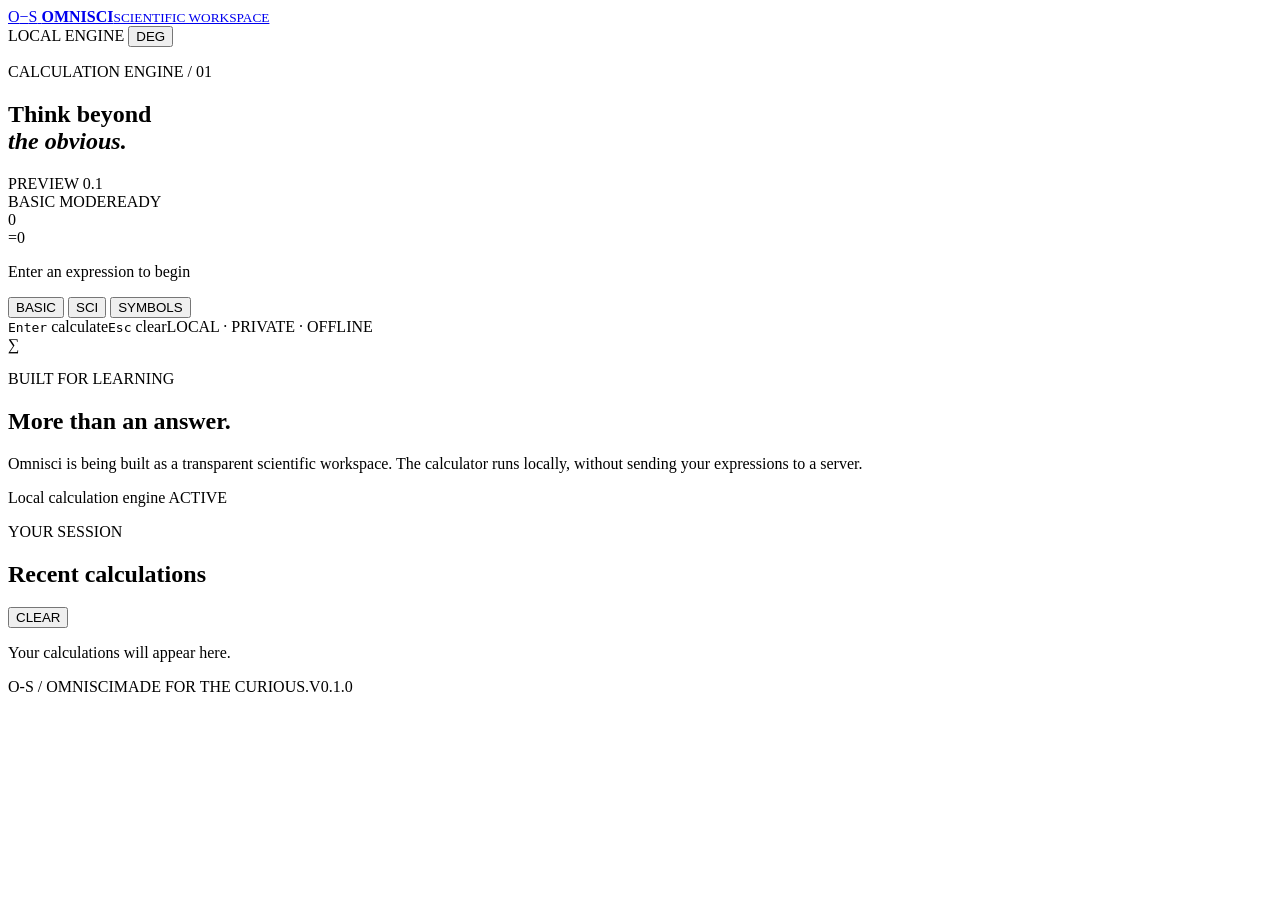
==== index.html @ fc5002f6 "feat: establish Omnisci calculator app shell" ====
<!doctype html>
<html lang="en">
<head>
  <meta charset="utf-8">
  <meta name="viewport" content="width=device-width, initial-scale=1, viewport-fit=cover">
  <meta name="theme-color" content="#07090b">
  <meta name="description" content="O-S Omnisci — an offline-first scientific calculator, built for curious minds.">
  <link rel="manifest" href="./manifest.webmanifest">
  <link rel="icon" href="./assets/icon.svg" type="image/svg+xml">
  <link rel="stylesheet" href="./styles.css">
  <title>O-S — Omnisci</title>
</head>
<body>
  <main class="app-shell">
    <header class="topbar">
      <a class="brand" href="./" aria-label="Omnisci home">
        <span class="brand-mark" aria-hidden="true">O<span>−</span>S</span>
        <span class="brand-copy"><strong>OMNISCI</strong><small>SCIENTIFIC WORKSPACE</small></span>
      </a>
      <div class="topbar-actions">
        <span class="offline-indicator"><i></i><span id="connection-label">LOCAL ENGINE</span></span>
        <button class="icon-button" id="angle-toggle" aria-label="Toggle angle unit" title="Toggle degrees/radians">DEG</button>
      </div>
    </header>

    <section class="workspace" aria-label="Scientific calculator">
      <div class="workspace-heading">
        <div><p class="eyebrow">CALCULATION ENGINE <span> / 01</span></p><h1>Think beyond<br><em>the obvious.</em></h1></div>
        <span class="version-tag">PREVIEW 0.1</span>
      </div>

      <section class="calculator panel" aria-label="Calculator">
        <div class="display">
          <div class="display-meta"><span id="mode-label">BASIC MODE</span><span id="history-count">READY</span></div>
          <div class="expression" id="expression" aria-label="Expression" role="textbox" aria-readonly="true">0</div>
          <div class="result-row"><span class="result-equals">=</span><output id="result" aria-live="polite">0</output></div>
          <p class="display-hint" id="display-hint">Enter an expression to begin</p>
        </div>
        <div class="mode-tabs" role="tablist" aria-label="Keypad mode">
          <button class="mode-tab active" data-mode="basic" role="tab" aria-selected="true">BASIC</button>
          <button class="mode-tab" data-mode="sci" role="tab" aria-selected="false">SCI</button>
          <button class="mode-tab" data-mode="symbols" role="tab" aria-selected="false">SYMBOLS</button>
        </div>
        <div id="keypad" class="keypad" aria-label="Calculator keys"></div>
        <div class="calculator-footer"><span><kbd>Enter</kbd> calculate</span><span><kbd>Esc</kbd> clear</span><span>LOCAL · PRIVATE · OFFLINE</span></div>
      </section>

      <section class="lower-grid">
        <article class="panel feature-card">
          <div class="feature-icon">∑</div><p class="eyebrow">BUILT FOR LEARNING</p><h2>More than an answer.</h2>
          <p>Omnisci is being built as a transparent scientific workspace. The calculator runs locally, without sending your expressions to a server.</p>
          <div class="feature-status"><span class="status-dot"></span> Local calculation engine <span class="status-label">ACTIVE</span></div>
        </article>
        <article class="panel history-card">
          <div class="history-heading"><div><p class="eyebrow">YOUR SESSION</p><h2>Recent calculations</h2></div><button id="clear-history" class="text-button">CLEAR</button></div>
          <div id="history-list" class="history-list"><p class="empty-history">Your calculations will appear here.</p></div>
        </article>
      </section>
      <footer class="page-footer"><span>O-S / OMNISCI</span><span>MADE FOR THE CURIOUS.</span><span>V0.1.0</span></footer>
    </section>
  </main>
  <div id="toast" class="toast" role="status" aria-live="polite"></div>
  <script src="./app.js" defer></script>
</body>
</html>
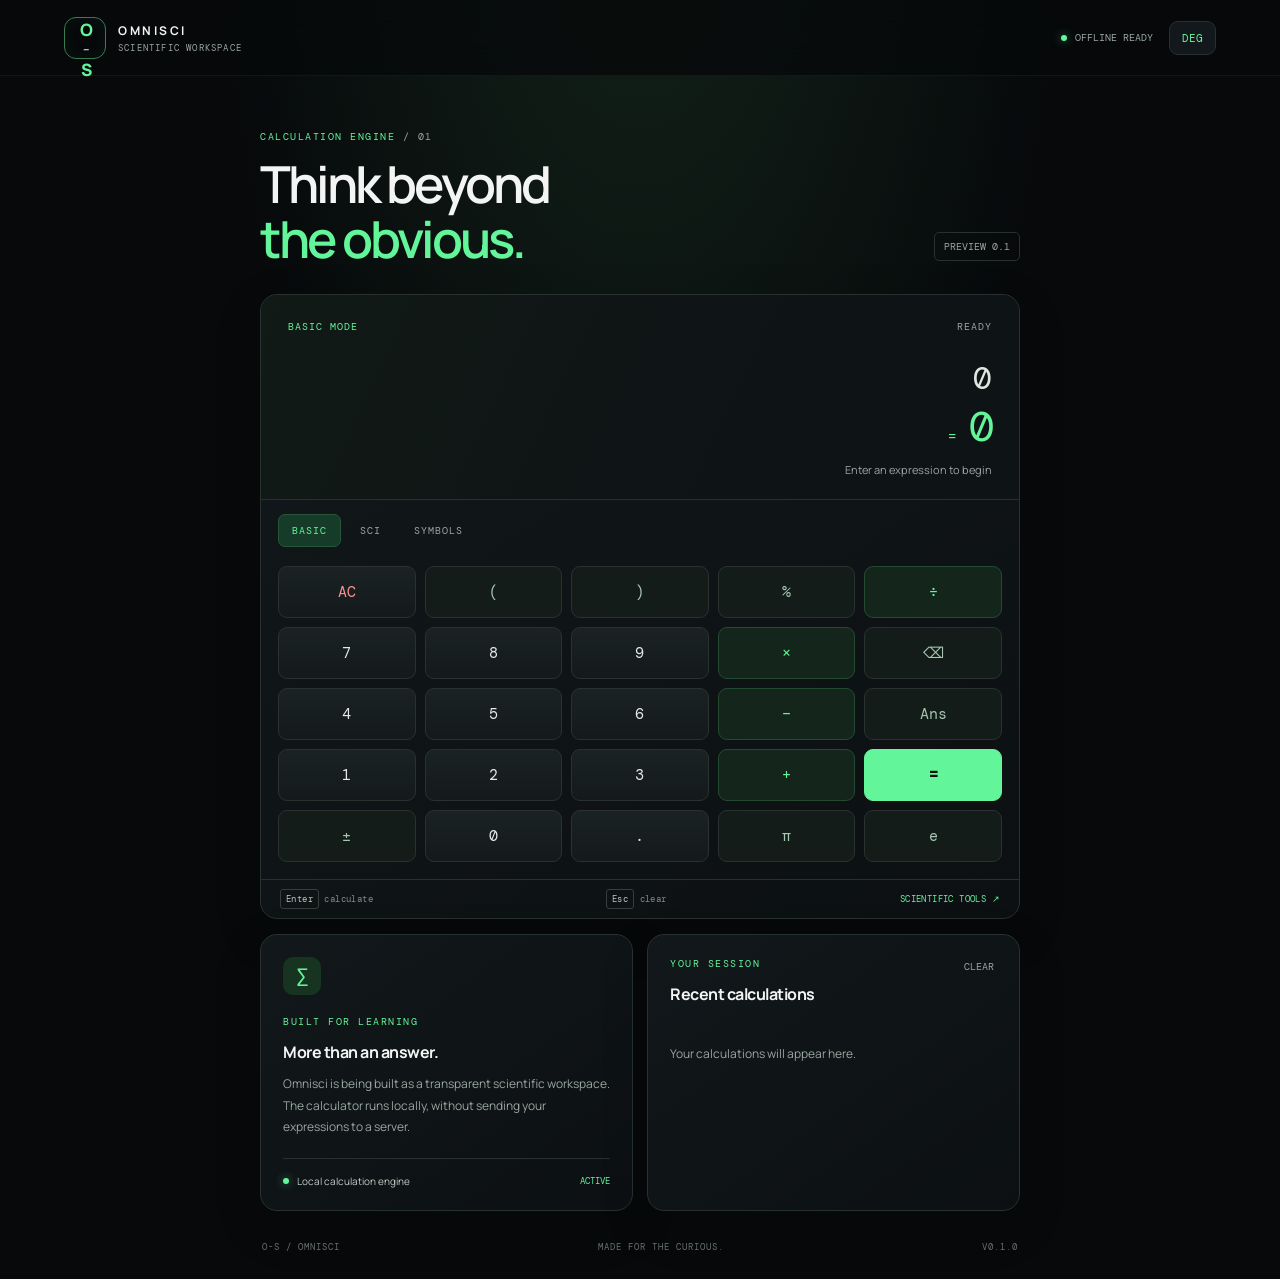
==== commit 35ec6913: "feat: link scientific toolkit from calculator" ====
--- a/index.html
+++ b/index.html
@@ -42,7 +42,7 @@
           <button class="mode-tab" data-mode="symbols" role="tab" aria-selected="false">SYMBOLS</button>
         </div>
         <div id="keypad" class="keypad" aria-label="Calculator keys"></div>
-        <div class="calculator-footer"><span><kbd>Enter</kbd> calculate</span><span><kbd>Esc</kbd> clear</span><span>LOCAL · PRIVATE · OFFLINE</span></div>
+        <div class="calculator-footer"><span><kbd>Enter</kbd> calculate</span><span><kbd>Esc</kbd> clear</span><a href="./tools.html" style="color:var(--green);text-decoration:none;font:9px var(--mono)">SCIENTIFIC TOOLS ↗</a></div>
       </section>
 
       <section class="lower-grid">
--- a/styles.css
+++ b/styles.css
@@ -0,0 +1,5 @@
+@import url('https://fonts.googleapis.com/css2?family=DM+Mono:wght@400;500&family=Manrope:wght@400;500;600;700;800&display=swap');
+:root{color-scheme:dark;--bg:#07090b;--bg2:#0d1114;--surface:#12181b;--surface2:#171f22;--line:#27312e;--green:#63f59a;--green-dim:#163c29;--text:#f2f5f3;--muted:#9aa7a0;--red:#ff7777;--amber:#f4c779;--mono:"DM Mono",ui-monospace,monospace;--sans:"Manrope",system-ui,sans-serif}
+*{box-sizing:border-box}html{min-height:100%;background:var(--bg)}body{margin:0;background:radial-gradient(ellipse at 50% -20%,#14251b 0,transparent 48%),var(--bg);color:var(--text);font-family:var(--sans);min-height:100vh}button{font:inherit;color:inherit;cursor:pointer}button:focus-visible,a:focus-visible{outline:2px solid var(--green);outline-offset:3px}.app-shell{min-height:100vh}.topbar{height:76px;padding:0 clamp(18px,5vw,76px);display:flex;align-items:center;justify-content:space-between;border-bottom:1px solid #ffffff0c;background:#07090bc9;backdrop-filter:blur(16px)}.brand{display:flex;align-items:center;gap:12px;color:inherit;text-decoration:none}.brand-mark{width:42px;height:42px;border:1px solid #3b7b53;border-radius:12px;display:grid;place-items:center;color:var(--green);font-weight:800;font-size:17px;letter-spacing:-2px;box-shadow:inset 0 0 18px #63f59a0c}.brand-mark span{font-size:12px;color:#b7c6bd}.brand-copy{display:flex;flex-direction:column;gap:3px}.brand-copy strong{font-size:12px;letter-spacing:2.5px}.brand-copy small{font:9px var(--mono);letter-spacing:1.2px;color:var(--muted)}.topbar-actions{display:flex;align-items:center;gap:16px}.offline-indicator{font:10px var(--mono);color:var(--muted);display:flex;align-items:center;gap:8px}.offline-indicator i,.status-dot{width:6px;height:6px;border-radius:50%;background:var(--green);box-shadow:0 0 10px #63f59a88;display:inline-block}.icon-button{border:1px solid var(--line);background:var(--surface);border-radius:9px;padding:9px 12px;font:11px var(--mono);color:var(--green)}.workspace{max-width:1040px;margin:auto;padding:54px 24px 26px}.workspace-heading{display:flex;align-items:flex-end;justify-content:space-between;margin-bottom:28px}.eyebrow{font:10px var(--mono);letter-spacing:1.5px;color:var(--green);margin:0 0 13px}.eyebrow span{color:var(--muted)}h1{font-size:clamp(32px,5vw,51px);line-height:1.08;letter-spacing:-2.8px;margin:0;font-weight:600}h1 em{font-style:normal;color:var(--green)}.version-tag{font:10px var(--mono);color:var(--muted);border:1px solid var(--line);border-radius:5px;padding:7px 9px;margin-bottom:5px}.panel{border:1px solid var(--line);background:linear-gradient(145deg,#12181bfa,#0c1012fa);border-radius:17px;overflow:hidden;box-shadow:0 16px 50px #0002}.display{padding:25px 27px 22px;min-height:185px;background:linear-gradient(115deg,#111a15,#0e1315 65%);border-bottom:1px solid var(--line)}.display-meta{display:flex;justify-content:space-between;color:var(--muted);font:10px var(--mono);letter-spacing:1px}.display-meta span:first-child{color:var(--green)}.expression{font:clamp(21px,4vw,31px) var(--mono);text-align:right;min-height:47px;padding-top:25px;overflow-wrap:anywhere;color:#dce7df}.result-row{display:flex;align-items:baseline;justify-content:flex-end;gap:13px;min-height:45px}.result-equals{font:14px var(--mono);color:var(--green)}#result{font:clamp(30px,5vw,42px) var(--mono);letter-spacing:-1.5px;color:var(--green);overflow-wrap:anywhere;text-align:right}.display-hint{text-align:right;color:var(--muted);font-size:11px;margin:8px 0 0}.display-hint.error{color:var(--red)}.mode-tabs{display:flex;gap:5px;padding:14px 17px 9px}.mode-tab{background:transparent;border:1px solid transparent;border-radius:7px;padding:9px 13px;font:10px var(--mono);letter-spacing:1px;color:var(--muted)}.mode-tab.active{background:var(--green-dim);border-color:#28563a;color:var(--green)}.keypad{padding:10px 17px 17px;display:grid;grid-template-columns:repeat(5,minmax(0,1fr));gap:9px}.key{min-height:52px;border:1px solid #29322f;border-radius:9px;background:linear-gradient(180deg,#1a2223,#141a1c);font:15px var(--mono);transition:transform .12s,border-color .12s,background .12s;color:#e4ebe6;user-select:none;-webkit-tap-highlight-color:transparent}.key:hover{border-color:#53765f;background:#1c2921}.key:active{transform:scale(.96)}.key.function{color:#a8c7b2;background:#131c18}.key.operator{color:var(--green);background:#14251b;border-color:#244b32}.key.danger{color:#ff9292}.key.equals{background:var(--green);border-color:var(--green);color:#06140a;font-weight:800}.key.wide{grid-column:span 2}.calculator-footer{display:flex;align-items:center;justify-content:space-between;gap:8px;border-top:1px solid var(--line);padding:13px 19px;color:#7e8c84;font:9px var(--mono);letter-spacing:.4px}.calculator-footer kbd{font:9px var(--mono);border:1px solid #34403a;border-radius:3px;padding:3px 5px;color:#bac8bf}.lower-grid{display:grid;grid-template-columns:1fr 1fr;gap:14px;margin-top:15px}.feature-card,.history-card{padding:22px}.feature-icon{display:grid;place-items:center;width:38px;height:38px;border-radius:10px;background:#173421;color:var(--green);font:22px var(--mono);margin-bottom:20px}.feature-card h2,.history-card h2{font-size:16px;letter-spacing:-.5px;margin:0 0 10px}.feature-card>p:not(.eyebrow){font-size:12px;line-height:1.8;color:var(--muted);max-width:360px;margin:0}.feature-status{display:flex;align-items:center;gap:8px;border-top:1px solid var(--line);padding-top:15px;margin-top:20px;font-size:10px;color:#c1cdc5}.status-label{margin-left:auto;font:9px var(--mono);color:var(--green)}.history-heading{display:flex;align-items:flex-start;justify-content:space-between}.text-button{border:0;background:transparent;color:var(--muted);font:10px var(--mono);padding:3px}.text-button:hover{color:var(--green)}.history-list{display:flex;flex-direction:column;gap:0}.empty-history{font-size:12px;color:var(--muted);padding:18px 0 7px}.history-item{display:flex;align-items:center;justify-content:space-between;gap:12px;padding:13px 0;border-top:1px solid var(--line);text-align:left;background:transparent;border-left:0;border-right:0;border-bottom:0}.history-expression{font:11px var(--mono);color:var(--muted);overflow:hidden;text-overflow:ellipsis;white-space:nowrap}.history-result{font:12px var(--mono);color:var(--green);white-space:nowrap}.page-footer{display:flex;justify-content:space-between;padding:30px 2px 0;color:#67736c;font:9px var(--mono);letter-spacing:1px}.toast{position:fixed;bottom:25px;left:50%;transform:translate(-50%,20px);background:#18251d;border:1px solid #31563d;border-radius:9px;padding:12px 16px;color:var(--green);font:12px var(--mono);opacity:0;pointer-events:none;transition:.2s;z-index:5;max-width:90vw}.toast.show{opacity:1;transform:translate(-50%,0)}
+@media(min-width:760px){.calculator{max-width:760px;margin:0 auto}.workspace-heading{max-width:760px;margin-left:auto;margin-right:auto}.lower-grid,.page-footer{max-width:760px;margin-left:auto;margin-right:auto}.page-footer{margin-top:0}}@media(max-width:560px){.topbar{height:66px;padding:0 16px}.brand-mark{width:37px;height:37px}.brand-copy strong{font-size:11px}.brand-copy small{font-size:8px}.offline-indicator{font-size:0}.offline-indicator i{width:7px;height:7px}.topbar-actions{gap:10px}.workspace{padding:35px 13px 22px}.workspace-heading{margin:0 4px 22px}h1{letter-spacing:-1.8px}.version-tag{font-size:8px}.display{padding:21px 17px;min-height:170px}.keypad{padding:9px 10px 13px;gap:6px}.key{min-height:48px;font-size:14px;border-radius:8px}.mode-tabs{padding-left:10px}.mode-tab{padding:8px 10px;font-size:9px}.calculator-footer{padding:12px 11px;font-size:8px}.calculator-footer span:last-child{display:none}.lower-grid{grid-template-columns:1fr;gap:10px;margin-top:11px}.feature-card,.history-card{padding:19px}.feature-icon{margin-bottom:14px}.page-footer{font-size:8px;letter-spacing:.4px}.expression{font-size:22px;padding-top:20px}#result{font-size:31px}}
+@media(prefers-reduced-motion:reduce){*,*::before,*::after{transition:none!important;scroll-behavior:auto!important}}
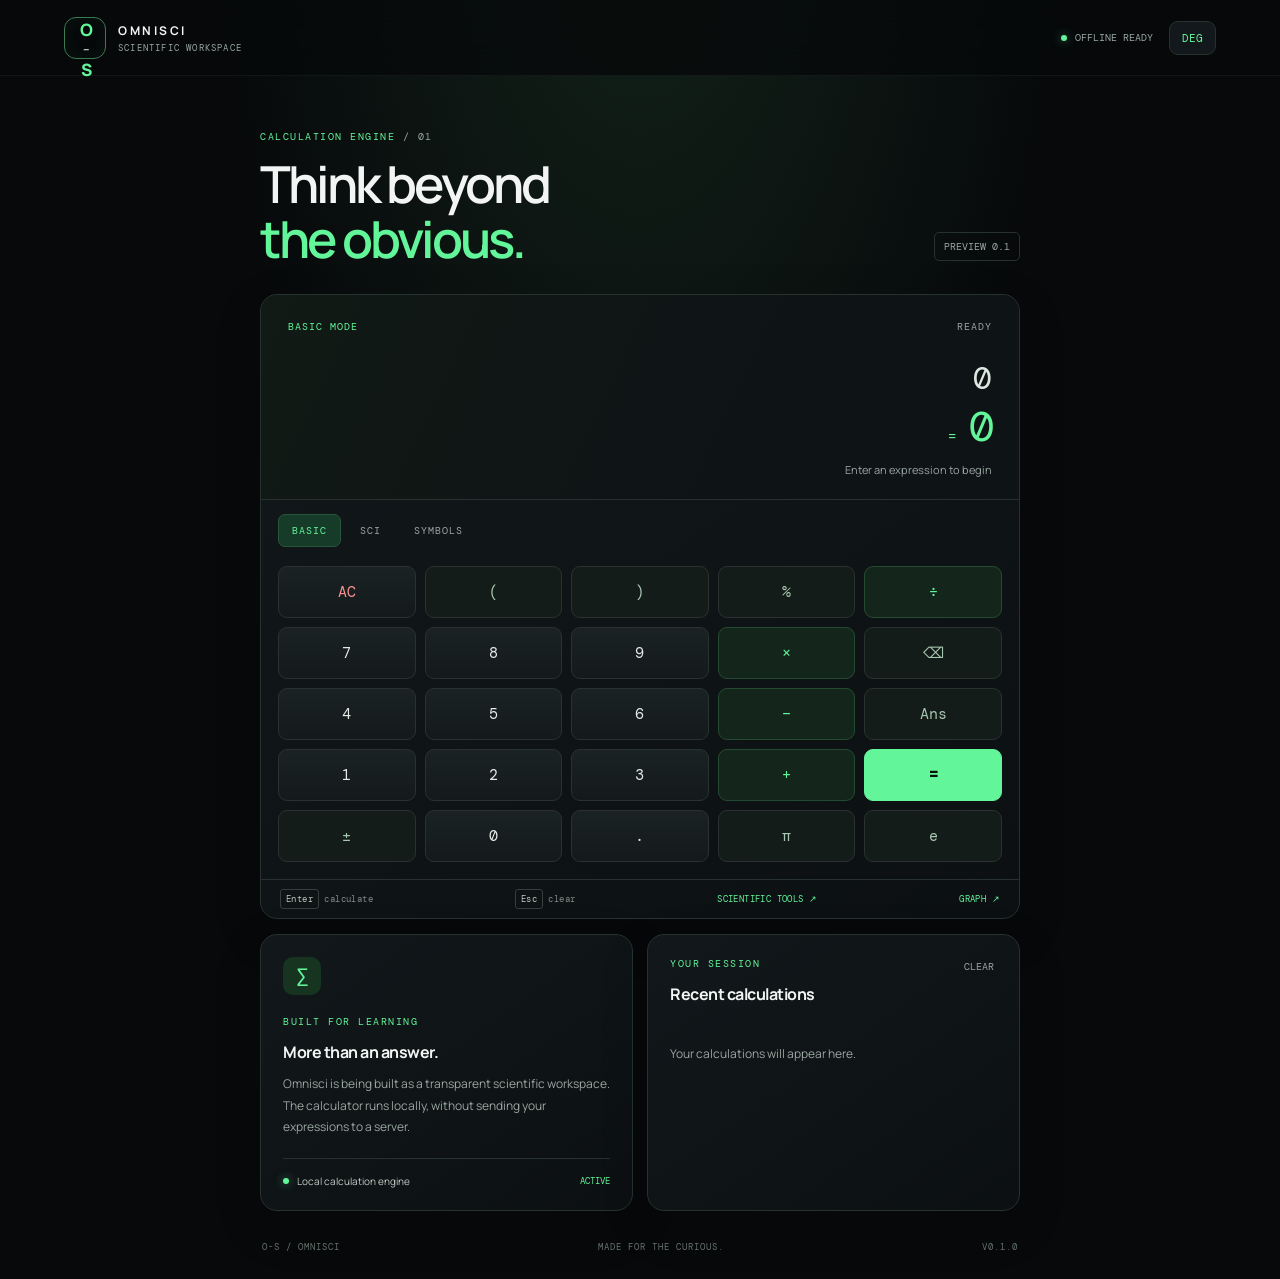
==== commit 6dd045ce: "feat: add graphing shortcut to calculator" ====
--- a/index.html
+++ b/index.html
@@ -42,7 +42,7 @@
           <button class="mode-tab" data-mode="symbols" role="tab" aria-selected="false">SYMBOLS</button>
         </div>
         <div id="keypad" class="keypad" aria-label="Calculator keys"></div>
-        <div class="calculator-footer"><span><kbd>Enter</kbd> calculate</span><span><kbd>Esc</kbd> clear</span><a href="./tools.html" style="color:var(--green);text-decoration:none;font:9px var(--mono)">SCIENTIFIC TOOLS ↗</a></div>
+        <div class="calculator-footer"><span><kbd>Enter</kbd> calculate</span><span><kbd>Esc</kbd> clear</span><a href="./tools.html" style="color:var(--green);text-decoration:none;font:9px var(--mono)">SCIENTIFIC TOOLS ↗</a><a href="./graph.html" style="color:var(--green);text-decoration:none;font:9px var(--mono)">GRAPH ↗</a></div>
       </section>
 
       <section class="lower-grid">
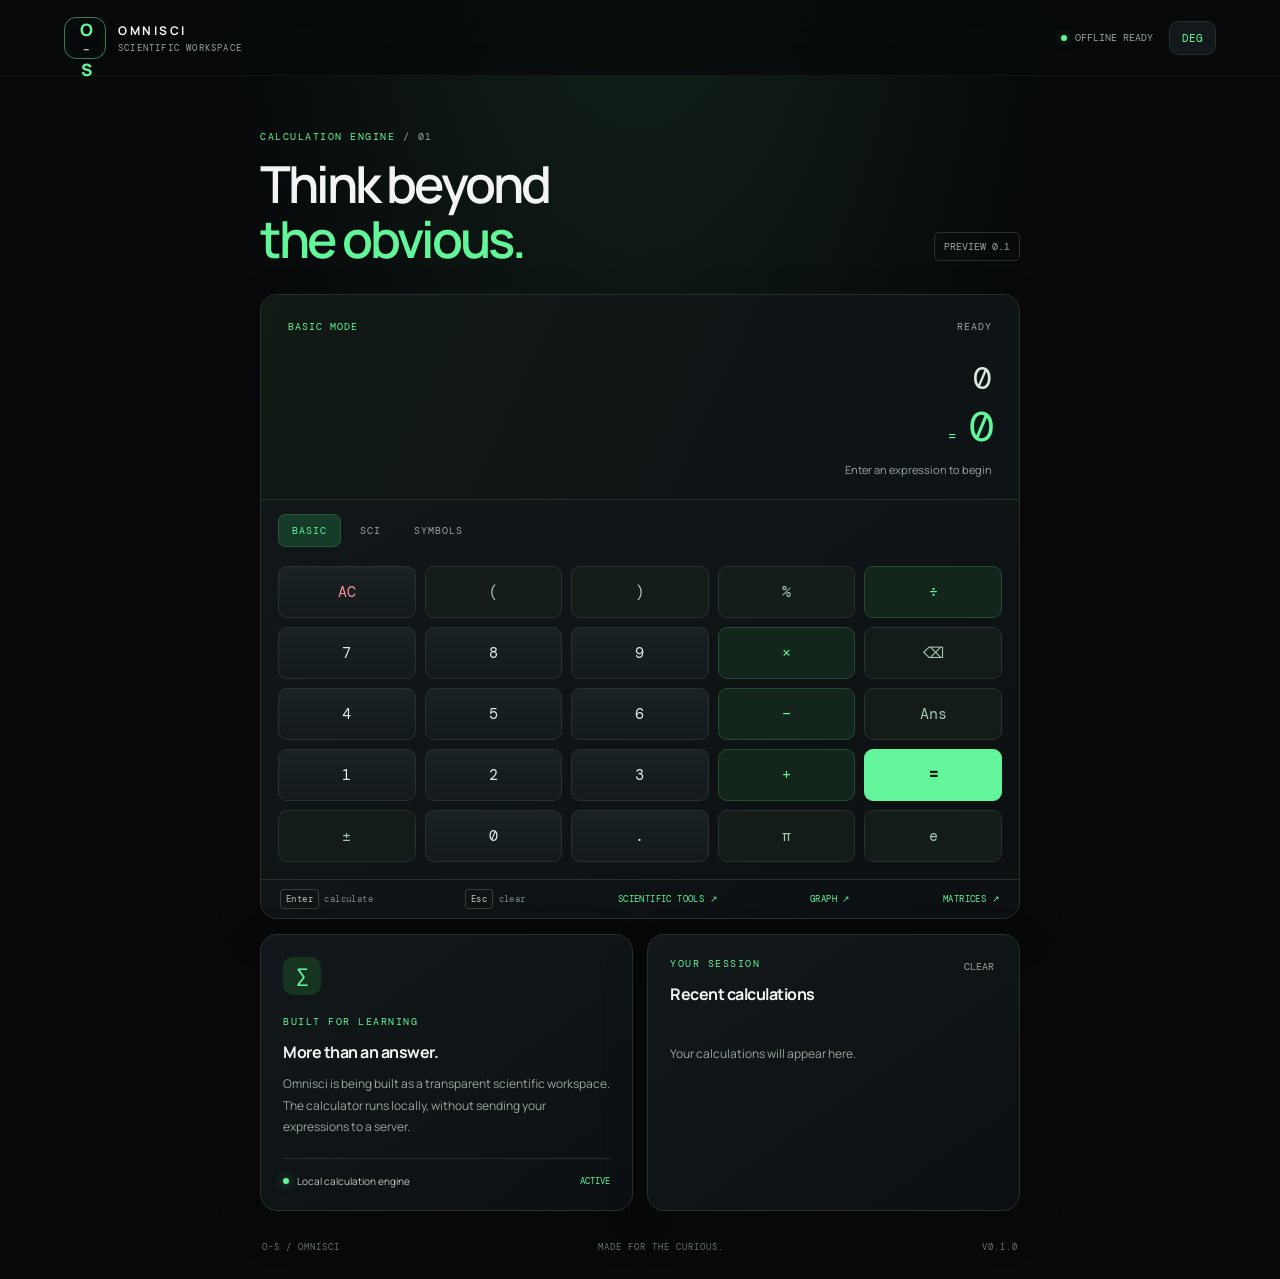
==== commit 313999dd: "feat: link linear algebra tools from calculator" ====
--- a/index.html
+++ b/index.html
@@ -42,7 +42,7 @@
           <button class="mode-tab" data-mode="symbols" role="tab" aria-selected="false">SYMBOLS</button>
         </div>
         <div id="keypad" class="keypad" aria-label="Calculator keys"></div>
-        <div class="calculator-footer"><span><kbd>Enter</kbd> calculate</span><span><kbd>Esc</kbd> clear</span><a href="./tools.html" style="color:var(--green);text-decoration:none;font:9px var(--mono)">SCIENTIFIC TOOLS ↗</a><a href="./graph.html" style="color:var(--green);text-decoration:none;font:9px var(--mono)">GRAPH ↗</a></div>
+        <div class="calculator-footer"><span><kbd>Enter</kbd> calculate</span><span><kbd>Esc</kbd> clear</span><a href="./tools.html" style="color:var(--green);text-decoration:none;font:9px var(--mono)">SCIENTIFIC TOOLS ↗</a><a href="./graph.html" style="color:var(--green);text-decoration:none;font:9px var(--mono)">GRAPH ↗</a><a href="./linear.html" style="color:var(--green);text-decoration:none;font:9px var(--mono)">MATRICES ↗</a></div>
       </section>
 
       <section class="lower-grid">
